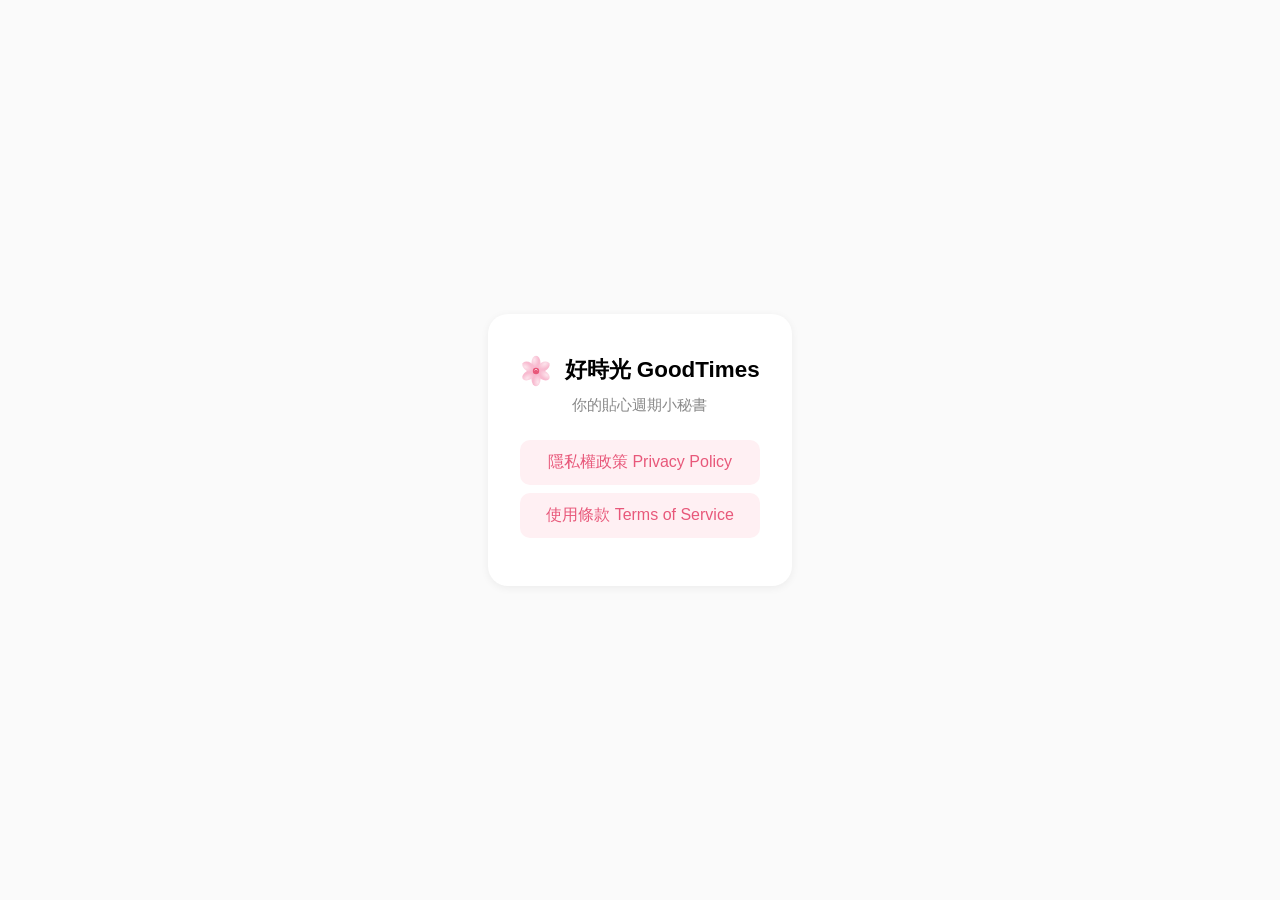
==== index.html @ 03ca37ef "Add files via upload" ====
<!DOCTYPE html>
<html lang="zh-Hant">
<head>
    <meta charset="UTF-8">
    <meta name="viewport" content="width=device-width, initial-scale=1.0">
    <title>好時光 GoodTimes</title>
    <style>
        * { margin: 0; padding: 0; box-sizing: border-box; }
        body { font-family: -apple-system, BlinkMacSystemFont, sans-serif; background: #fafafa; display: flex; align-items: center; justify-content: center; min-height: 100vh; padding: 20px; }
        .card { background: #fff; border-radius: 20px; padding: 40px 32px; max-width: 400px; text-align: center; box-shadow: 0 2px 8px rgba(0,0,0,0.06); }
        h1 { font-size: 1.4em; margin-bottom: 8px; }
        p { color: #888; font-size: 0.95em; margin-bottom: 24px; }
        a { display: block; padding: 12px; margin: 8px 0; background: #fff0f3; color: #e8587a; text-decoration: none; border-radius: 10px; font-weight: 500; }
        a:hover { background: #fce4ec; }
    </style>
</head>
<body>
<div class="card">
    <h1><svg width="32" height="32" viewBox="0 0 100 100" style="vertical-align:middle;margin-right:6px"><defs><radialGradient id="ig" cx="30%" cy="30%"><stop offset="0%" stop-color="#fce4ec"/><stop offset="100%" stop-color="#f8bbd0"/></radialGradient></defs><ellipse cx="50" cy="24" rx="14" ry="22" fill="url(#ig)" transform="rotate(0,50,50)"/><ellipse cx="50" cy="24" rx="14" ry="22" fill="url(#ig)" transform="rotate(60,50,50)"/><ellipse cx="50" cy="24" rx="14" ry="22" fill="url(#ig)" transform="rotate(120,50,50)"/><ellipse cx="50" cy="24" rx="14" ry="22" fill="url(#ig)" transform="rotate(180,50,50)"/><ellipse cx="50" cy="24" rx="14" ry="22" fill="url(#ig)" transform="rotate(240,50,50)"/><ellipse cx="50" cy="24" rx="14" ry="22" fill="url(#ig)" transform="rotate(300,50,50)"/><circle cx="50" cy="50" r="10" fill="#e8587a"/><path d="M46,47 Q50,40 54,47" fill="none" stroke="#fce4ec" stroke-width="2.5" stroke-linecap="round"/></svg> 好時光 GoodTimes</h1>
    <p>你的貼心週期小秘書</p>
    <a href="privacy.html">隱私權政策 Privacy Policy</a>
    <a href="terms.html">使用條款 Terms of Service</a>
</div>
</body>
</html>
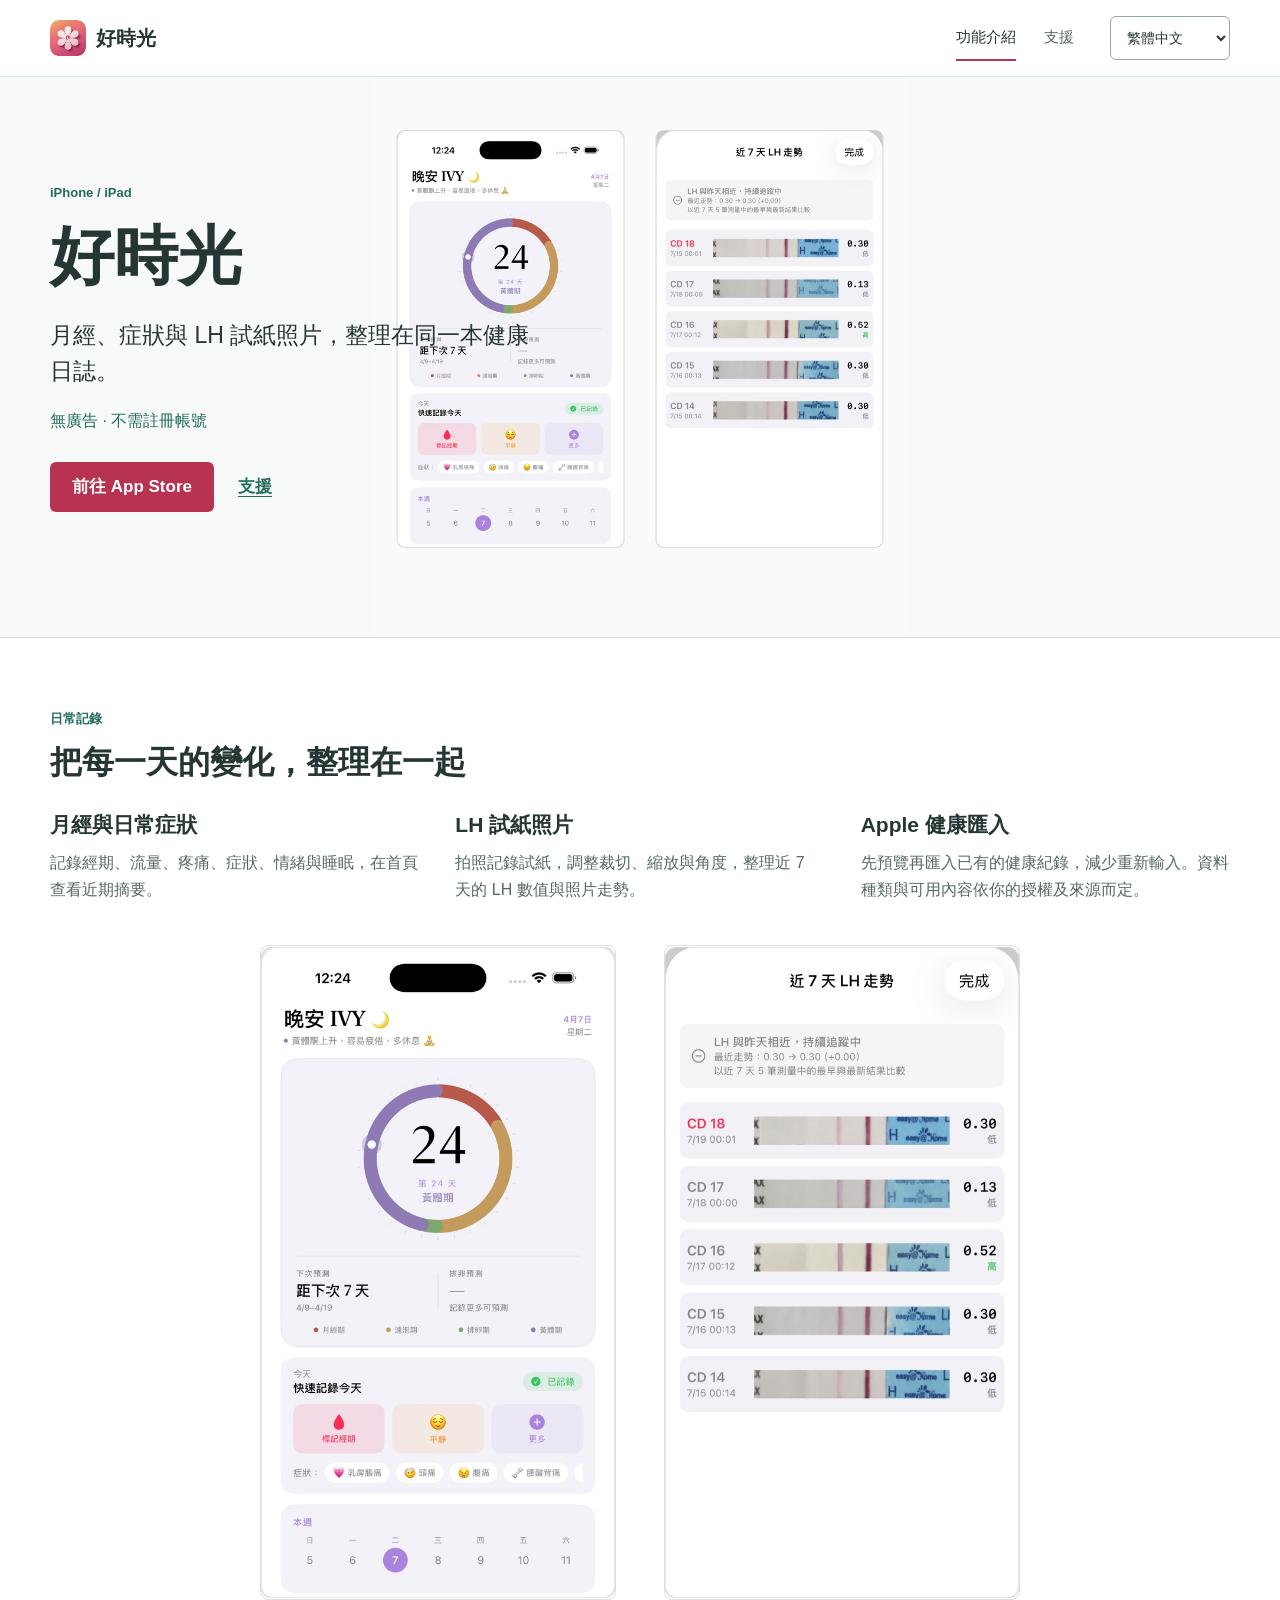
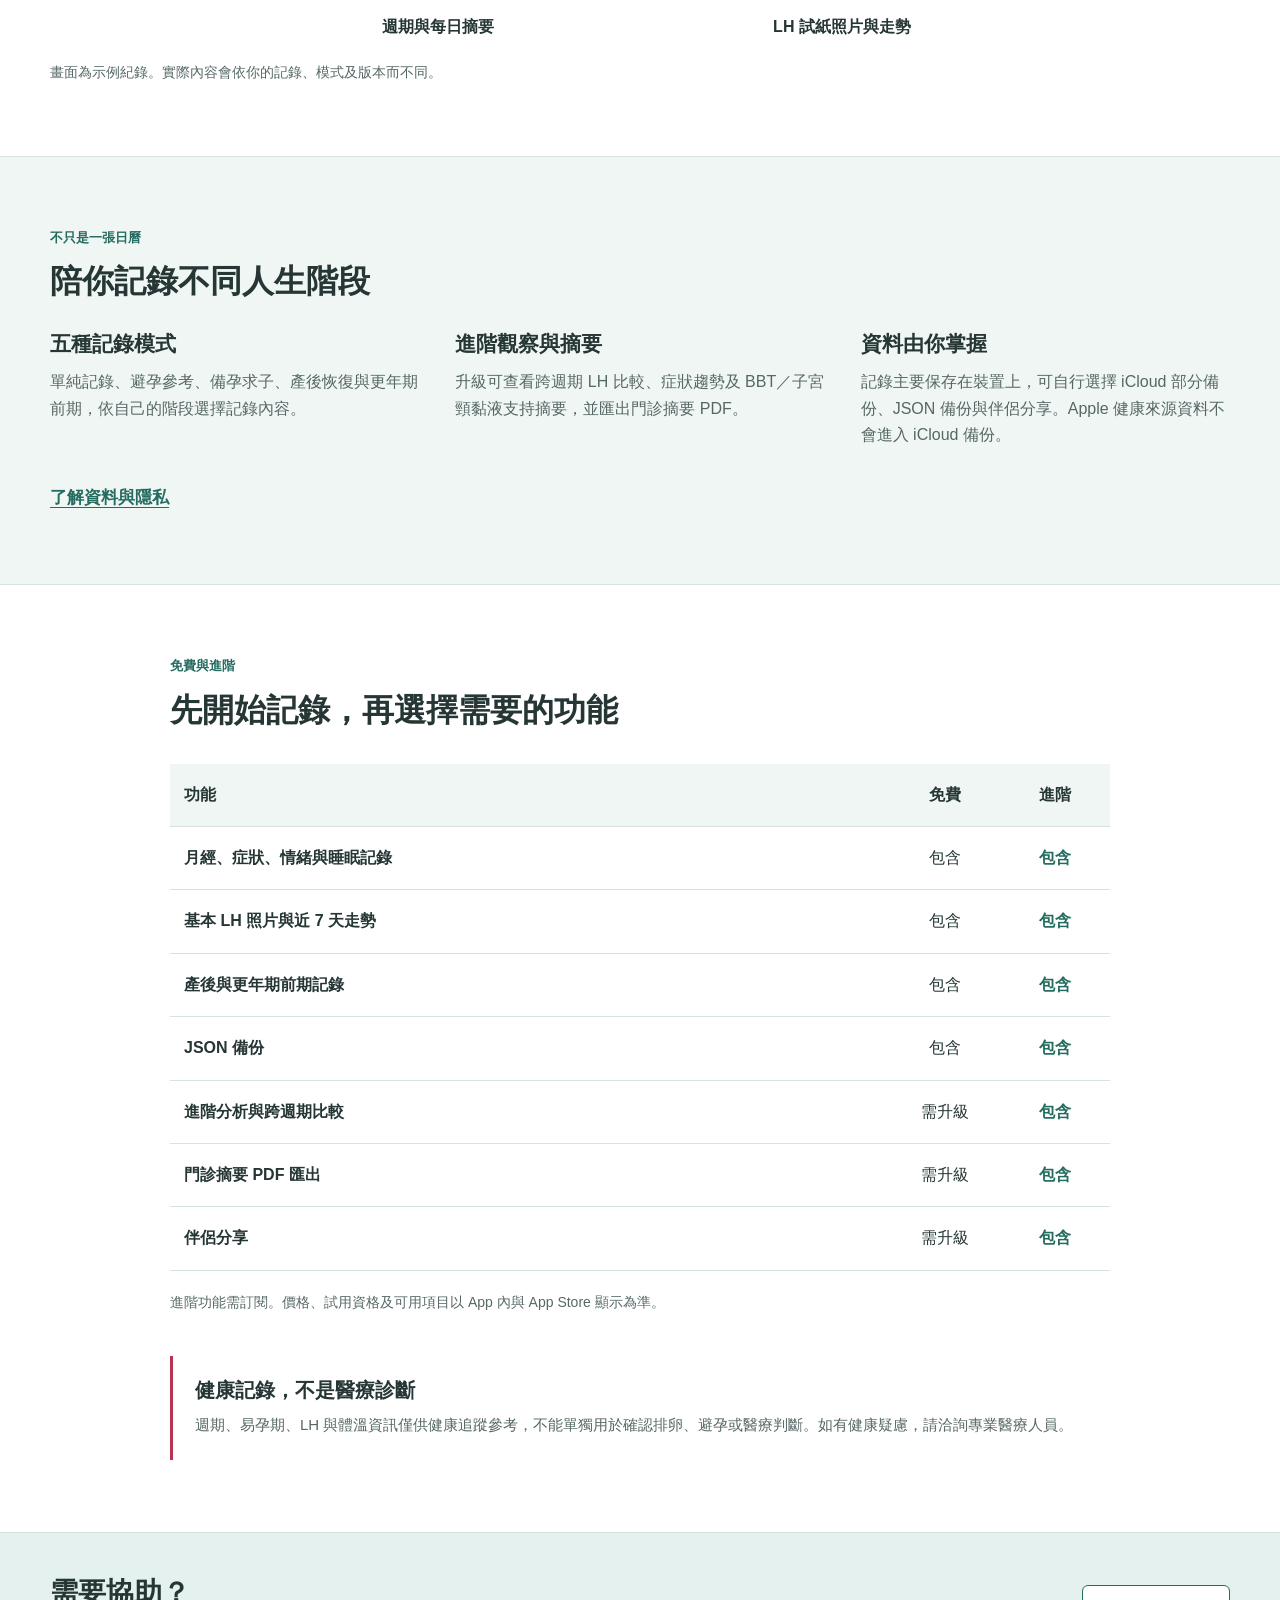
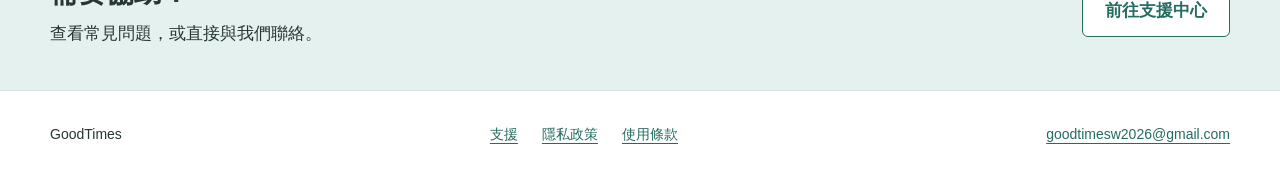
==== commit edccb9d9: "Publish multilingual GoodTimes product and support pages" ====
--- a/index.html
+++ b/index.html
@@ -1,25 +1,53 @@
-<!DOCTYPE html>
+<!doctype html>
 <html lang="zh-Hant">
 <head>
-    <meta charset="UTF-8">
-    <meta name="viewport" content="width=device-width, initial-scale=1.0">
-    <title>好時光 GoodTimes</title>
-    <style>
-        * { margin: 0; padding: 0; box-sizing: border-box; }
-        body { font-family: -apple-system, BlinkMacSystemFont, sans-serif; background: #fafafa; display: flex; align-items: center; justify-content: center; min-height: 100vh; padding: 20px; }
-        .card { background: #fff; border-radius: 20px; padding: 40px 32px; max-width: 400px; text-align: center; box-shadow: 0 2px 8px rgba(0,0,0,0.06); }
-        h1 { font-size: 1.4em; margin-bottom: 8px; }
-        p { color: #888; font-size: 0.95em; margin-bottom: 24px; }
-        a { display: block; padding: 12px; margin: 8px 0; background: #fff0f3; color: #e8587a; text-decoration: none; border-radius: 10px; font-weight: 500; }
-        a:hover { background: #fce4ec; }
-    </style>
+  <meta charset="utf-8">
+  <meta name="viewport" content="width=device-width, initial-scale=1">
+  <meta name="description" content="好時光 GoodTimes：月經、症狀與 LH 試紙照片記錄。無廣告、不需註冊，支援 iPhone 與 iPad。">
+  <meta name="theme-color" content="#f7faf9">
+  <title>好時光 GoodTimes｜月經與 LH 試紙記錄</title>
+  <link rel="icon" href="assets/app-icon.png">
+  <link rel="stylesheet" href="assets/site.css">
+  <script type="module" src="site.js"></script>
 </head>
-<body>
-<div class="card">
-    <h1><svg width="32" height="32" viewBox="0 0 100 100" style="vertical-align:middle;margin-right:6px"><defs><radialGradient id="ig" cx="30%" cy="30%"><stop offset="0%" stop-color="#fce4ec"/><stop offset="100%" stop-color="#f8bbd0"/></radialGradient></defs><ellipse cx="50" cy="24" rx="14" ry="22" fill="url(#ig)" transform="rotate(0,50,50)"/><ellipse cx="50" cy="24" rx="14" ry="22" fill="url(#ig)" transform="rotate(60,50,50)"/><ellipse cx="50" cy="24" rx="14" ry="22" fill="url(#ig)" transform="rotate(120,50,50)"/><ellipse cx="50" cy="24" rx="14" ry="22" fill="url(#ig)" transform="rotate(180,50,50)"/><ellipse cx="50" cy="24" rx="14" ry="22" fill="url(#ig)" transform="rotate(240,50,50)"/><ellipse cx="50" cy="24" rx="14" ry="22" fill="url(#ig)" transform="rotate(300,50,50)"/><circle cx="50" cy="50" r="10" fill="#e8587a"/><path d="M46,47 Q50,40 54,47" fill="none" stroke="#fce4ec" stroke-width="2.5" stroke-linecap="round"/></svg> 好時光 GoodTimes</h1>
-    <p>你的貼心週期小秘書</p>
-    <a href="privacy.html">隱私權政策 Privacy Policy</a>
-    <a href="terms.html">使用條款 Terms of Service</a>
-</div>
+<body data-page="home">
+  <a class="skip-link" href="#main" data-text="skip">跳至主要內容</a>
+  <header class="site-header"><div class="header-inner">
+    <a class="brand" href="index.html" data-route="home"><img src="assets/app-icon.png" width="36" height="36" alt=""><span data-text="brand">好時光</span></a>
+    <nav aria-label="網站導覽" data-aria="navigation"><a href="#features" data-text="featuresNav" aria-current="page">功能介紹</a><a href="support.html" data-route="support" data-text="supportNav">支援</a></nav>
+    <select class="language-select" aria-label="語言" id="language"><option value="zh-Hant">繁體中文</option><option value="en">English</option><option value="ja">日本語</option></select>
+  </div></header>
+  <main id="main">
+    <section class="hero">
+      <picture class="hero-art"><source media="(max-width: 760px)" srcset="assets/hero-mobile-zh-Hant.jpg" id="hero-mobile"><img id="hero-image" src="assets/hero-zh-Hant.jpg" width="2560" height="1200" alt="好時光週期首頁與 LH 試紙記錄畫面" fetchpriority="high"></picture>
+      <div class="hero-inner"><div class="hero-copy">
+        <p class="eyebrow">iPhone / iPad</p><h1 data-text="brand">好時光</h1>
+        <p class="hero-lead" data-text="heroLead">月經、症狀與 LH 試紙照片，整理在同一本健康日誌。</p>
+        <p class="privacy-line" data-text="heroPrivacy">無廣告 · 不需註冊帳號</p>
+        <div class="actions"><a class="button primary" href="https://apps.apple.com/tw/app/%E5%A5%BD%E6%99%82%E5%85%89-%E9%80%B1%E6%9C%9F%E8%88%87%E5%81%A5%E5%BA%B7%E8%A8%98%E9%8C%84/id6760910049" data-text="download">前往 App Store</a><a class="text-link" href="support.html" data-route="support" data-text="supportNav">支援</a></div>
+      </div></div>
+    </section>
+    <section class="band" id="features"><div class="content">
+      <p class="eyebrow" data-text="featuresEyebrow">日常記錄</p><h2 data-text="featuresHeading">把每一天的變化，整理在一起</h2>
+      <div class="feature-list" id="feature-list"></div>
+      <div class="screenshots">
+        <figure><a id="home-screen-link" href="assets/home-zh-Hant.jpg" target="_blank" rel="noopener"><img id="home-screen" src="assets/home-zh-Hant.jpg" width="600" height="1104" loading="lazy" alt="週期首頁"></a><figcaption data-text="homeCaption">週期與每日摘要</figcaption></figure>
+        <figure><a id="lh-screen-link" href="assets/lh-zh-Hant.jpg" target="_blank" rel="noopener"><img id="lh-screen" src="assets/lh-zh-Hant.jpg" width="600" height="1104" loading="lazy" alt="LH 試紙照片與走勢"></a><figcaption data-text="lhCaption">LH 試紙照片與走勢</figcaption></figure>
+      </div>
+      <p class="caption-note" data-text="screensNote">畫面為示例紀錄。實際內容會依你的記錄、模式及版本而不同。</p>
+    </div></section>
+    <section class="band alternate"><div class="content">
+      <p class="eyebrow" data-text="moreEyebrow">不只是一張日曆</p><h2 data-text="moreHeading">陪你記錄不同人生階段</h2>
+      <div class="feature-list" id="more-features"></div><a class="text-link" href="privacy.html#zh-Hant" data-policy="privacy" data-text="privacyLink">了解資料與隱私</a>
+    </div></section>
+    <section class="band"><div class="content narrow">
+      <p class="eyebrow" data-text="plansEyebrow">免費與進階</p><h2 data-text="plansHeading">先開始記錄，再選擇需要的功能</h2>
+      <table class="plans"><caption class="visually-hidden" data-text="plansCaption">免費版與進階版功能比較</caption><thead><tr><th scope="col" data-text="featureColumn">功能</th><th scope="col" data-text="freeColumn">免費</th><th scope="col" data-text="advancedColumn">進階</th></tr></thead><tbody id="plan-rows"></tbody></table>
+      <p class="caption-note" data-text="pricingNote">進階功能需訂閱。價格、試用資格及可用項目以 App 內與 App Store 顯示為準。</p>
+      <aside class="notice"><h3 data-text="noticeHeading">健康記錄，不是醫療診斷</h3><p data-text="medicalNotice">週期、易孕期、LH 與體溫資訊僅供健康追蹤參考，不能單獨用於確認排卵、避孕或醫療判斷。如有健康疑慮，請洽詢專業醫療人員。</p></aside>
+    </div></section>
+    <section class="contact-band"><div class="content contact-row"><div><h2 data-text="helpHeading">需要協助？</h2><p data-text="helpBody">查看常見問題，或直接與我們聯絡。</p></div><a class="button secondary" href="support.html" data-route="support" data-text="openSupport">前往支援中心</a></div></section>
+  </main>
+  <footer class="site-footer"><div class="content footer-inner"><span>GoodTimes</span><nav aria-label="其他連結" data-aria="footerNavigation"><a href="support.html" data-route="support" data-text="supportNav">支援</a><a href="privacy.html#zh-Hant" data-policy="privacy" data-text="privacyShort">隱私政策</a><a href="terms.html#zh-Hant" data-policy="terms" data-text="termsShort">使用條款</a></nav><a href="mailto:goodtimesw2026@gmail.com">goodtimesw2026@gmail.com</a></div></footer>
 </body>
 </html>
--- a/assets/site.css
+++ b/assets/site.css
@@ -0,0 +1,14 @@
+:root{color-scheme:light;--ink:#253635;--muted:#566866;--line:#d8e2df;--coral:#b73351;--teal:#246b60;--paper:#fff;--soft:#f0f6f3}
+*{box-sizing:border-box}html{scroll-behavior:smooth;scroll-padding-top:96px}body{margin:0;color:var(--ink);background:var(--paper);font-family:-apple-system,BlinkMacSystemFont,"Segoe UI","Noto Sans",sans-serif;font-size:17px;line-height:1.65;letter-spacing:0}a{color:var(--teal);text-underline-offset:4px}a:hover{color:var(--coral)}img{display:block;max-width:100%}h1,h2,h3,p,figure{margin:0}h1,h2,h3{line-height:1.25;overflow-wrap:anywhere}h1{font-size:64px;font-weight:750}h2{font-size:32px;font-weight:700;margin-bottom:24px}h3{font-size:21px;margin-bottom:12px}p+p{margin-top:14px}button,input,select{font:inherit}a,input,select,summary{-webkit-tap-highlight-color:transparent}:focus-visible{outline:3px solid var(--teal);outline-offset:4px}input,select{color:var(--ink);background:white;border:1px solid #95a8a1;border-radius:6px}input[type=search]{width:100%;min-height:48px;padding:10px 14px}select{padding:8px 30px 8px 12px;min-height:44px;max-width:100%}ul{padding-left:22px}li+li{margin-top:8px}[hidden]{display:none!important}
+.content,.header-inner{width:min(1180px,calc(100% - 64px));margin:auto}.narrow{max-width:940px}.site-header{position:sticky;top:0;background:rgba(255,255,255,.97);border-bottom:1px solid var(--line);z-index:10}.header-inner{min-height:76px;display:flex;align-items:center;gap:36px}.brand{display:flex;align-items:center;gap:10px;font-size:20px;font-weight:750;color:var(--ink);text-decoration:none;white-space:nowrap}.brand img{border-radius:8px}.header-inner nav{display:flex;gap:28px;margin-left:auto}.header-inner nav a{text-decoration:none;color:var(--muted);font-size:15px;padding:10px 0}.header-inner nav a[aria-current]{color:var(--ink);border-bottom:2px solid var(--coral)}.language-select{font-size:14px;min-width:120px}
+.hero{height:560px;position:relative;isolation:isolate;overflow:hidden;background:#f7faf9}.hero-art{position:absolute;inset:0;z-index:-1}.hero-art img{width:100%;height:100%;object-fit:contain}.hero-inner{width:min(1180px,calc(100% - 64px));height:100%;display:flex;align-items:center;margin:auto}.hero-copy{max-width:480px;padding-bottom:18px}.eyebrow{font-size:13px;line-height:1.4;font-weight:700;color:var(--teal);margin-bottom:14px}.hero-lead{font-size:23px;line-height:1.55;margin-top:22px}.privacy-line{font-size:16px;color:var(--teal);margin-top:18px}.actions{display:flex;align-items:center;gap:24px;margin-top:28px}.button{display:inline-flex;align-items:center;justify-content:center;min-height:48px;padding:11px 22px;border-radius:6px;font-weight:650;text-decoration:none;text-align:center}.button.primary{background:var(--coral);color:white}.button.primary:hover{background:#942940}.button.secondary{background:white;color:var(--teal);border:1px solid var(--teal)}.text-link{font-weight:650}
+.band{padding:72px 0;border-top:1px solid var(--line)}.band.alternate{background:var(--soft)}.feature-list{display:grid;grid-template-columns:repeat(3,minmax(0,1fr));gap:36px;margin:30px 0 36px}.feature-list p{color:var(--muted);font-size:16px}.screenshots{display:grid;grid-template-columns:repeat(2,minmax(0,1fr));gap:48px;max-width:760px;margin:42px auto 20px}.screenshots img{width:100%;aspect-ratio:600/1104;object-fit:cover;border:1px solid var(--line);border-radius:8px;background:#fff}.screenshots figcaption{margin-top:14px;text-align:center;font-size:16px;font-weight:650}.caption-note{font-size:14px;color:var(--muted);margin-top:20px}.plans{border-collapse:collapse;width:100%;table-layout:fixed;font-size:16px;margin-top:34px}.plans th,.plans td{padding:18px 14px;text-align:left;border-bottom:1px solid var(--line);overflow-wrap:anywhere}.plans th:nth-child(2),.plans th:nth-child(3),.plans td:nth-child(2),.plans td:nth-child(3){width:110px;text-align:center}.plans thead{background:var(--soft)}.plans td:nth-child(3){color:var(--teal);font-weight:650}.notice{padding:22px 0 22px 22px;border-left:3px solid var(--coral);margin-top:42px;max-width:940px}.notice h2,.notice h3{font-size:20px;margin-bottom:10px}.notice p{font-size:15px;color:var(--muted)}
+.contact-band{padding:42px 0;background:#e5f1ee;border-top:1px solid var(--line)}.contact-row{display:flex;align-items:center;justify-content:space-between;gap:24px}.contact-row h2{font-size:28px;margin-bottom:10px}.site-footer{padding:32px 0;border-top:1px solid var(--line);font-size:14px}.footer-inner{display:flex;flex-wrap:wrap;align-items:center;justify-content:space-between;gap:20px}.footer-inner nav{display:flex;gap:24px}.footer-inner>a:last-child{overflow-wrap:anywhere}
+.support-main{padding-top:54px;padding-bottom:64px}.support-heading{max-width:740px;margin-bottom:44px}.support-heading h1{font-size:44px;margin-bottom:18px}.support-heading>p:last-child{color:var(--muted)}.support-layout{display:grid;grid-template-columns:minmax(0,1fr) 320px;gap:72px;align-items:start}.faq-section h2,.support-contact h2{font-size:24px;margin-bottom:22px}.search-label{display:block;font-size:14px;font-weight:650;margin-bottom:8px}#faq-list{margin-top:24px}details{border-bottom:1px solid var(--line);scroll-margin-top:100px}summary{cursor:pointer;padding:20px 28px 20px 0;font-weight:650;line-height:1.5}details[open] summary{color:var(--teal)}.faq-answer{padding:0 0 24px;font-size:16px;overflow-wrap:anywhere}.faq-answer p{margin-bottom:12px}.faq-answer a{display:inline-block;margin-top:4px}.support-contact{border-left:1px solid var(--line);padding-left:28px;font-size:15px}.contact-email{font-weight:700;overflow-wrap:anywhere;display:block;margin-bottom:20px}.support-contact ul{margin:16px 0 22px}.privacy-warning{color:#80324a;border-left:3px solid var(--coral);padding-left:14px;font-size:14px;margin-bottom:22px}.support-contact hr{border:0;border-top:1px solid var(--line);margin:30px 0}.support-contact h3{font-size:18px}.support-links{display:grid;gap:14px}#no-results{padding:24px 0;color:var(--muted)}
+.skip-link{position:absolute;top:8px;left:8px;z-index:20;padding:10px;background:white;transform:translateY(-150%)}.skip-link:focus{transform:translateY(0)}.visually-hidden{position:absolute;width:1px;height:1px;padding:0;margin:-1px;overflow:hidden;clip:rect(0,0,0,0);white-space:nowrap;border:0}
+@media(min-width:1700px){.hero{height:620px}.hero-inner{width:min(1280px,calc(100% - 64px))}}
+@media(max-width:1000px) and (min-width:761px){.hero-copy{max-width:380px}h1{font-size:54px}.hero-lead{font-size:20px}.support-layout{gap:36px;grid-template-columns:minmax(0,1fr) 280px}.feature-list{gap:24px}}
+@media(max-width:760px){html{scroll-padding-top:112px}.content,.header-inner,.hero-inner{width:calc(100% - 40px)}.header-inner{min-height:88px;display:grid;grid-template-columns:1fr auto;gap:2px 14px;padding:8px 0}.brand{font-size:18px}.brand img{width:30px;height:30px}.header-inner nav{grid-column:1;grid-row:2;margin:0;gap:20px}.header-inner nav a{font-size:14px;padding:2px 0}.language-select{grid-column:2;grid-row:1/3;min-width:114px}.hero{height:min(560px,calc(100svh - 126px));min-height:408px;display:flex;flex-direction:column}.hero-inner{order:0;height:auto;display:block;padding-top:22px}.hero-copy{max-width:100%;padding:0}.hero h1{font-size:40px}.hero .eyebrow{font-size:12px;margin-bottom:8px}.hero-lead{font-size:18px;line-height:1.5;max-width:480px;margin-top:12px}.privacy-line{font-size:14px;margin-top:10px}.actions{margin-top:16px;gap:22px}.button{min-height:44px;font-size:15px;padding:9px 18px}.hero-art{position:relative;order:1;flex:1;min-height:130px;inset:auto;z-index:0;margin-top:12px}.hero-art img{height:100%;width:100%;position:absolute;object-fit:contain}.band{padding:44px 0}h2{font-size:27px;margin-bottom:20px}h3{font-size:20px}.feature-list{grid-template-columns:1fr;gap:26px;margin:24px 0}.screenshots{gap:22px;max-width:600px;margin:28px auto 18px}.screenshots figcaption{font-size:14px}.plans{font-size:14px}.plans th,.plans td{padding:16px 8px}.plans th:nth-child(2),.plans th:nth-child(3),.plans td:nth-child(2),.plans td:nth-child(3){width:72px}.contact-row{align-items:flex-start;flex-direction:column}.contact-row h2{font-size:26px}.footer-inner{align-items:flex-start;flex-direction:column;gap:16px}.footer-inner nav{gap:20px}.support-main{padding-top:34px}.support-heading{margin-bottom:32px}.support-heading h1{font-size:36px}.support-layout{grid-template-columns:1fr;gap:36px}.support-contact{border-left:0;border-top:1px solid var(--line);padding:30px 0 0}.faq-section h2,.support-contact h2{font-size:23px}.notice{padding-left:16px}.notice h2,.notice h3{font-size:19px}details{scroll-margin-top:112px}}
+@media(max-width:390px){.hero h1{font-size:36px}.hero-lead{font-size:17px}.hero-inner{padding-top:16px}.screenshots{grid-template-columns:1fr;max-width:300px;gap:30px}}
+.screenshots img{height:auto;object-fit:contain}
+@media(prefers-reduced-motion:reduce){html{scroll-behavior:auto}}
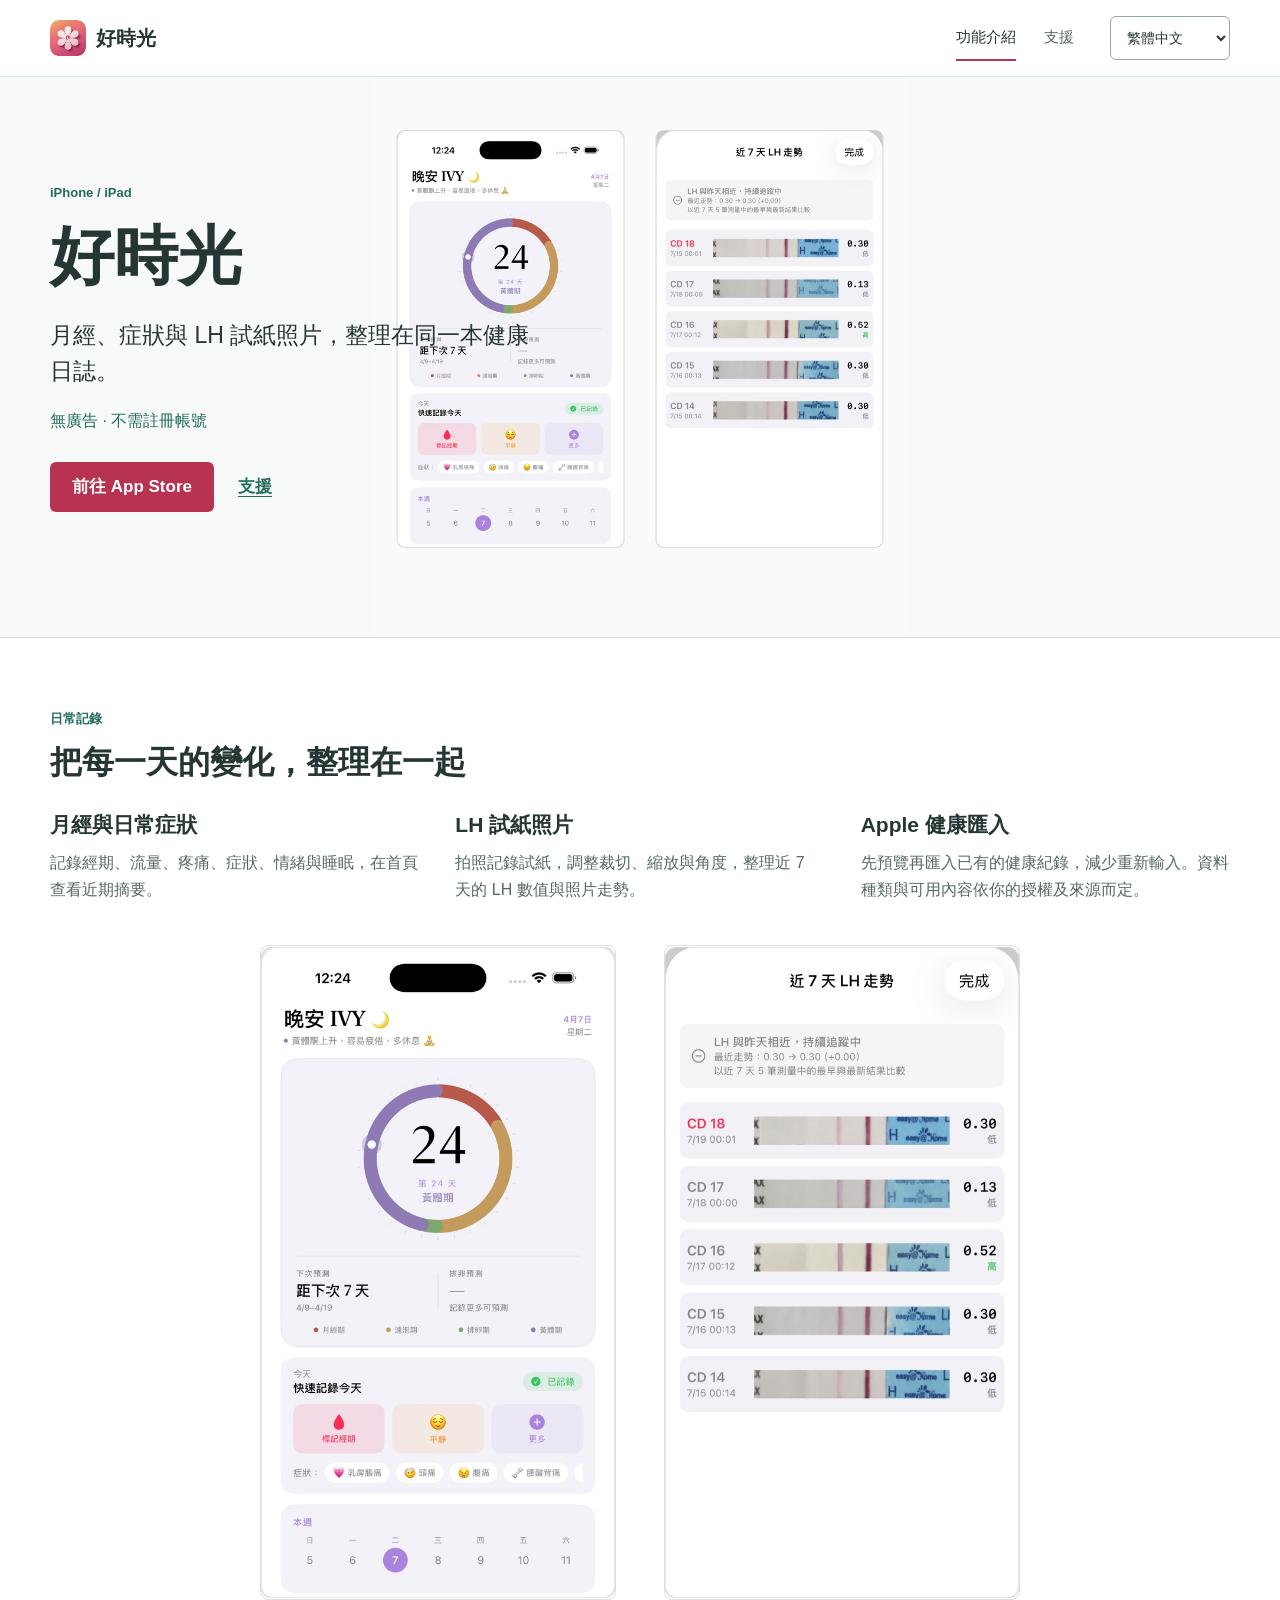
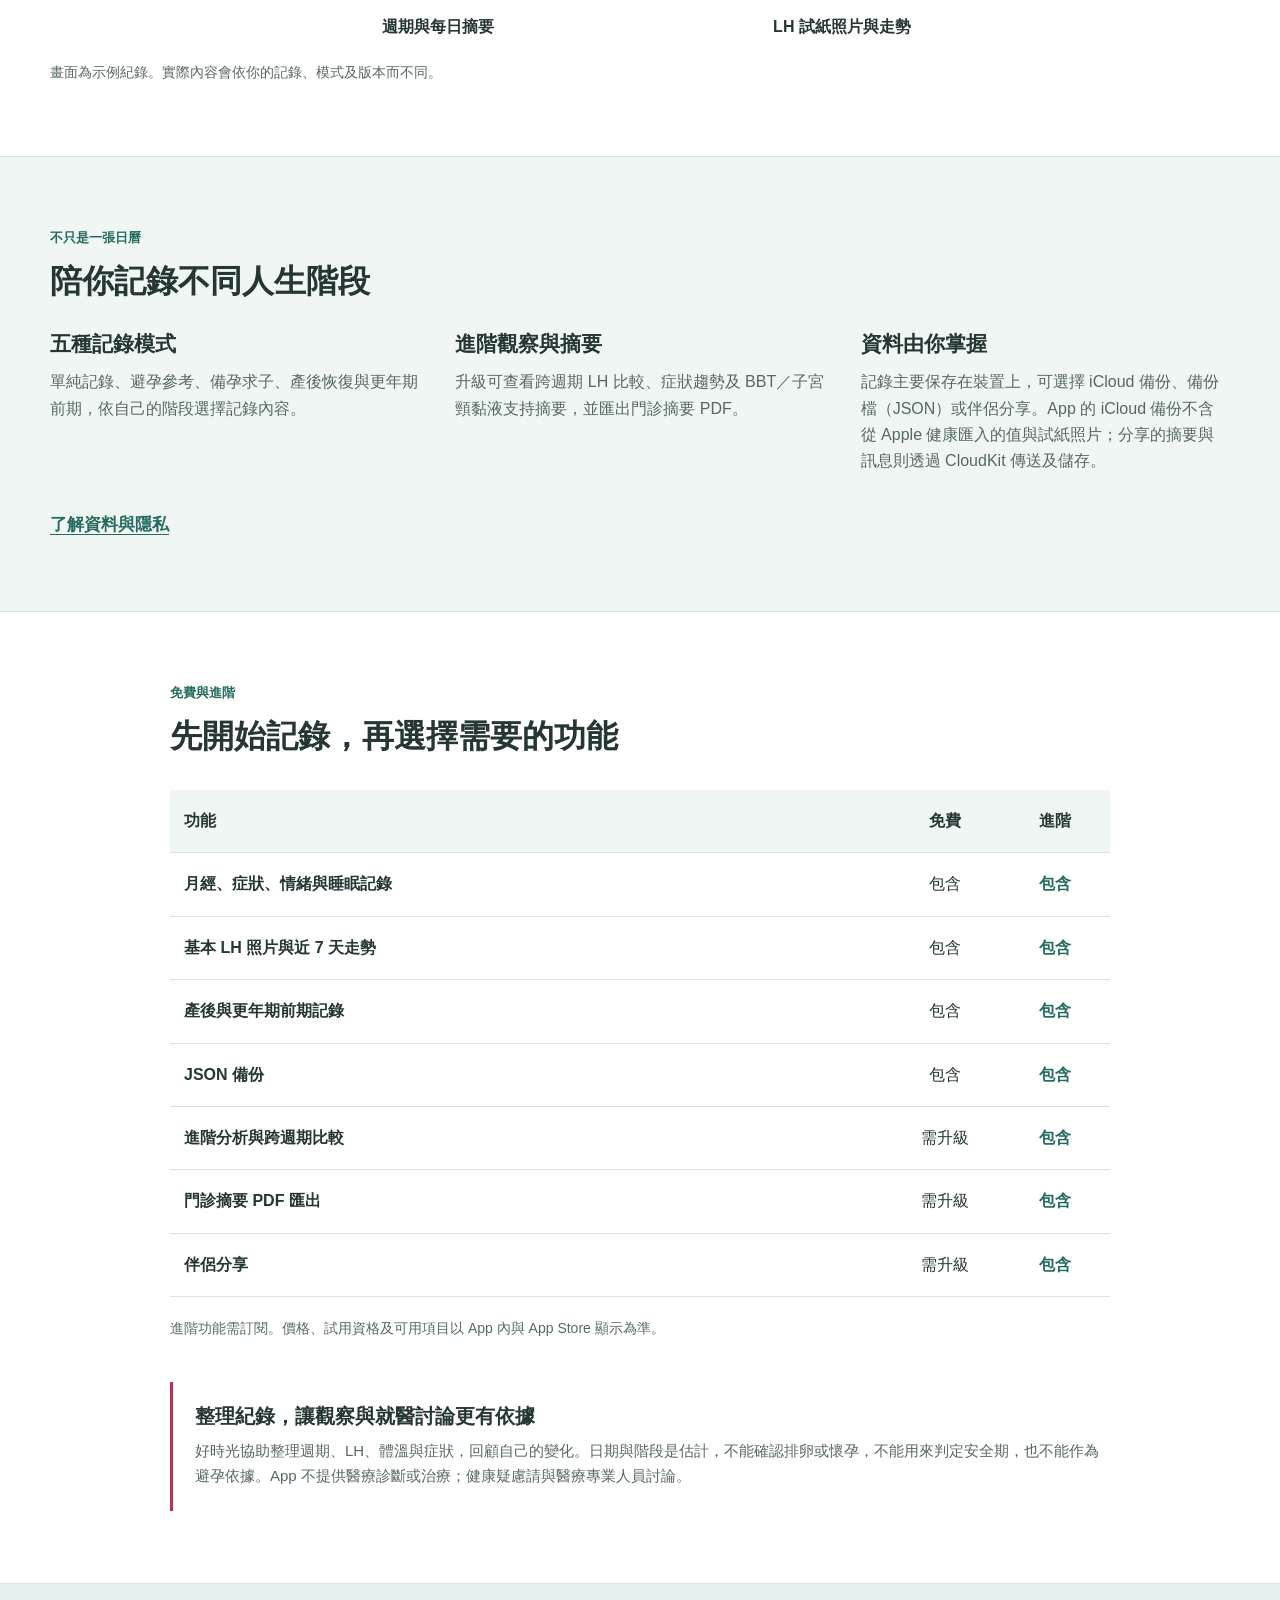
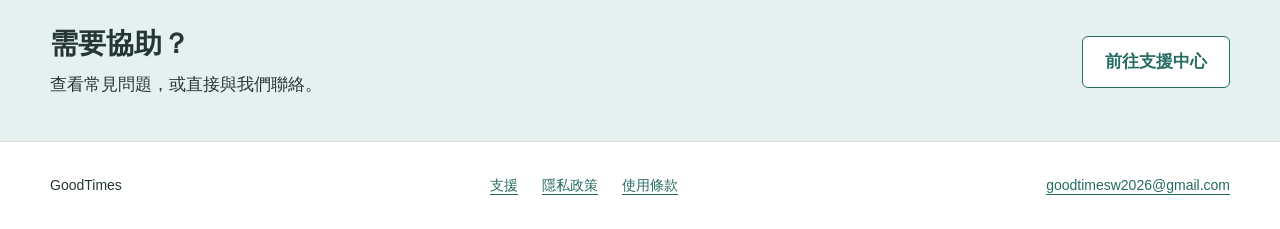
==== commit 0db81153: "Align public policies with released 3.6 data practices Update Traditional Chinese, English and Japan" ====
--- a/index.html
+++ b/index.html
@@ -44,7 +44,7 @@
       <p class="eyebrow" data-text="plansEyebrow">免費與進階</p><h2 data-text="plansHeading">先開始記錄，再選擇需要的功能</h2>
       <table class="plans"><caption class="visually-hidden" data-text="plansCaption">免費版與進階版功能比較</caption><thead><tr><th scope="col" data-text="featureColumn">功能</th><th scope="col" data-text="freeColumn">免費</th><th scope="col" data-text="advancedColumn">進階</th></tr></thead><tbody id="plan-rows"></tbody></table>
       <p class="caption-note" data-text="pricingNote">進階功能需訂閱。價格、試用資格及可用項目以 App 內與 App Store 顯示為準。</p>
-      <aside class="notice"><h3 data-text="noticeHeading">健康記錄，不是醫療診斷</h3><p data-text="medicalNotice">週期、易孕期、LH 與體溫資訊僅供健康追蹤參考，不能單獨用於確認排卵、避孕或醫療判斷。如有健康疑慮，請洽詢專業醫療人員。</p></aside>
+      <aside class="notice"><h3 data-text="noticeHeading">整理紀錄，讓觀察與就醫討論更有依據</h3><p data-text="medicalNotice">好時光協助整理週期、LH、體溫與症狀，回顧自己的變化。日期與階段是估計，不能確認排卵或懷孕，不能用來判定安全期，也不能作為避孕依據。App 不提供醫療診斷或治療；健康疑慮請與醫療專業人員討論。</p></aside>
     </div></section>
     <section class="contact-band"><div class="content contact-row"><div><h2 data-text="helpHeading">需要協助？</h2><p data-text="helpBody">查看常見問題，或直接與我們聯絡。</p></div><a class="button secondary" href="support.html" data-route="support" data-text="openSupport">前往支援中心</a></div></section>
   </main>
